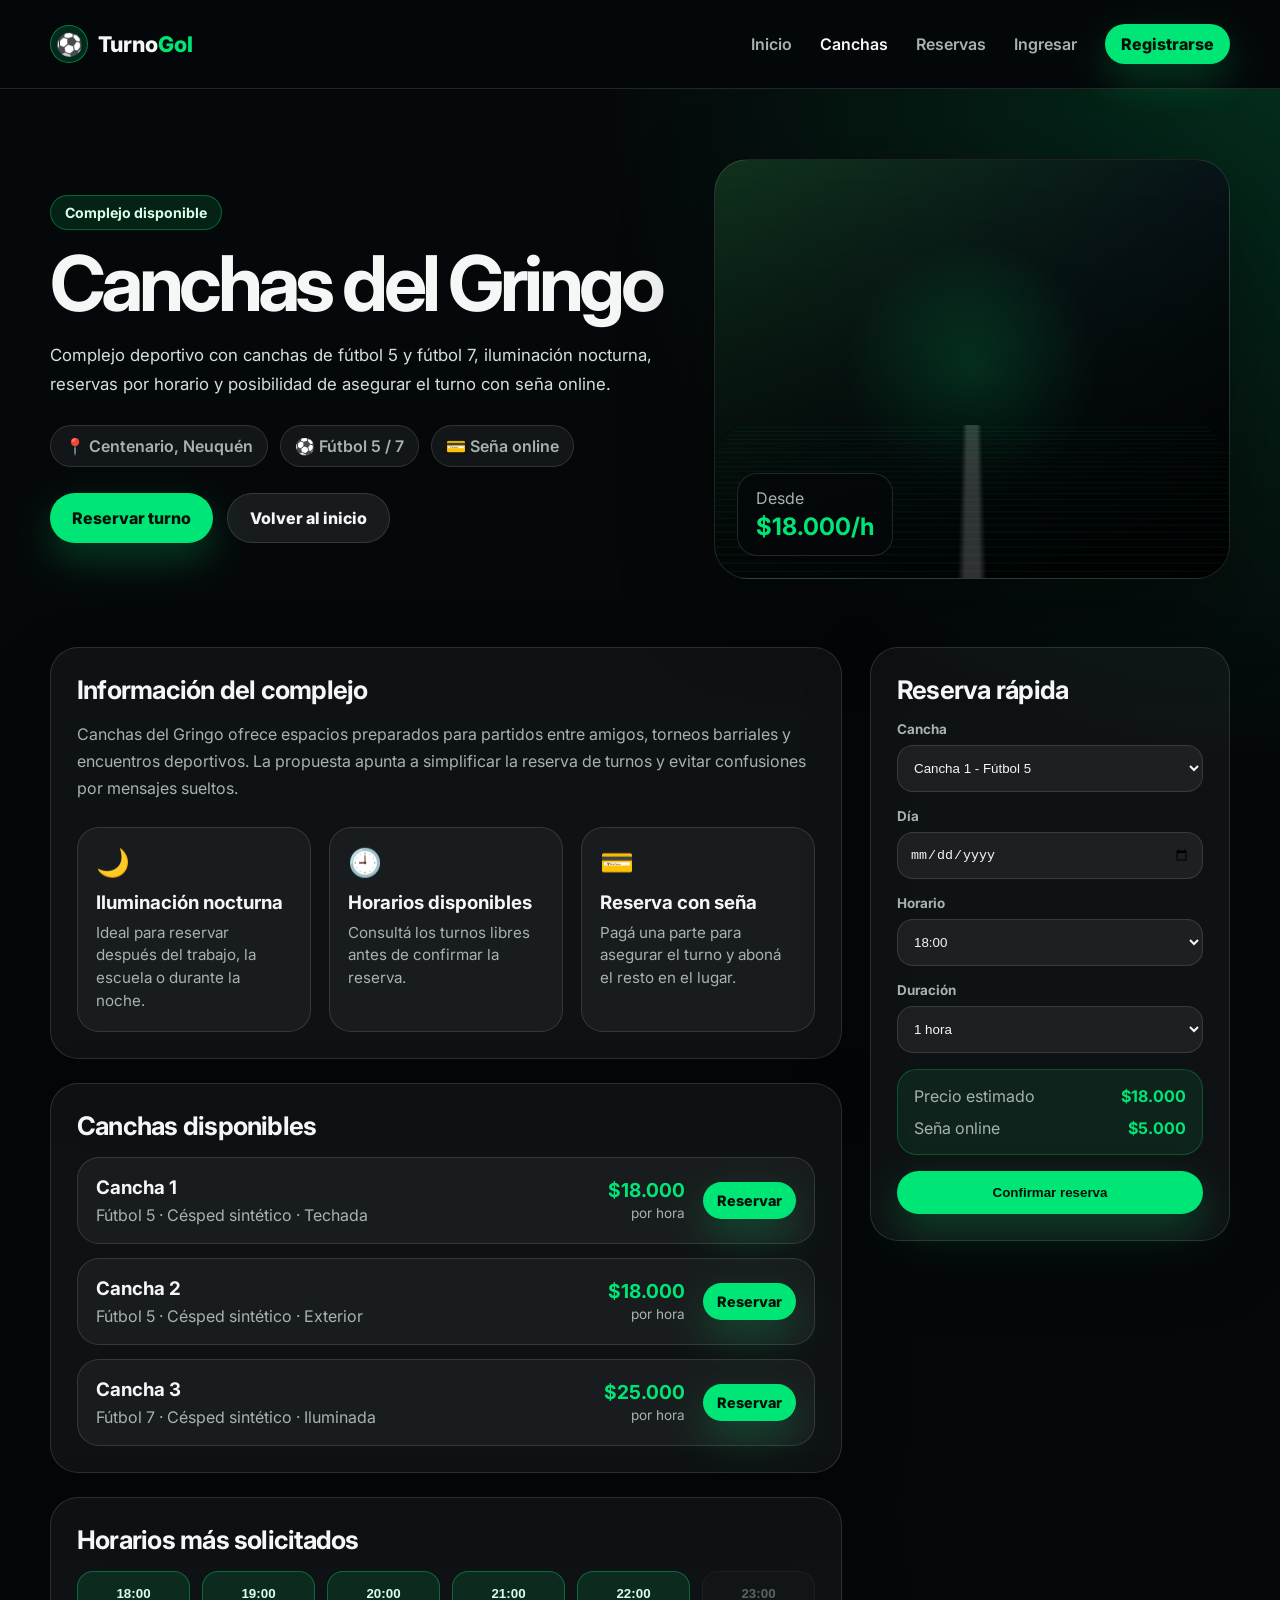
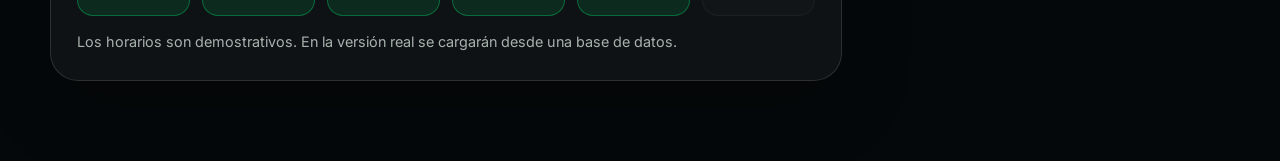
==== complejo.html @ 286bdc28 "Primer commit" ====
<!DOCTYPE html>
<html lang="es">
<head>
  <meta charset="UTF-8" />
  <meta name="viewport" content="width=device-width, initial-scale=1.0" />

  <title>Canchas del Gringo | TurnoGol</title>

  <link rel="stylesheet" href="css/style.css" />
</head>
<body>

  <header class="page-header">
    <nav class="navbar">
      <a href="index.html" class="logo">
        <span class="logo-icon">⚽</span>
        <span>Turno<span>Gol</span></span>
      </a>

      <button class="menu-btn" id="menuBtn" aria-label="Abrir menú">
        ☰
      </button>

      <ul class="nav-links" id="navLinks">
        <li><a href="index.html">Inicio</a></li>
        <li><a href="index.html#complejos" class="active">Canchas</a></li>
        <li><a href="reserva.html">Reservas</a></li>
        <li><a href="#">Ingresar</a></li>
        <li><a href="#" class="btn btn-small">Registrarse</a></li>
      </ul>
    </nav>
  </header>

  <main class="complex-page">

    <section class="complex-hero">
      <div class="complex-info">
        <span class="tag">Complejo disponible</span>

        <h1>Canchas del Gringo</h1>

        <p>
          Complejo deportivo con canchas de fútbol 5 y fútbol 7, iluminación nocturna,
          reservas por horario y posibilidad de asegurar el turno con seña online.
        </p>

        <div class="complex-meta">
          <span>📍 Centenario, Neuquén</span>
          <span>⚽ Fútbol 5 / 7</span>
          <span>💳 Seña online</span>
        </div>

        <div class="complex-actions">
          <a href="#reservar" class="btn">Reservar turno</a>
          <a href="index.html" class="btn btn-secondary">Volver al inicio</a>
        </div>
      </div>

      <div class="complex-photo">
        <div class="photo-badge">
          Desde <strong>$18.000/h</strong>
        </div>
      </div>
    </section>

    <section class="complex-layout">

      <div class="complex-main">

        <section class="info-card">
          <h2>Información del complejo</h2>

          <p>
            Canchas del Gringo ofrece espacios preparados para partidos entre amigos,
            torneos barriales y encuentros deportivos. La propuesta apunta a simplificar
            la reserva de turnos y evitar confusiones por mensajes sueltos.
          </p>

          <div class="features-grid">
            <article>
              <span>🌙</span>
              <h3>Iluminación nocturna</h3>
              <p>Ideal para reservar después del trabajo, la escuela o durante la noche.</p>
            </article>

            <article>
              <span>🕘</span>
              <h3>Horarios disponibles</h3>
              <p>Consultá los turnos libres antes de confirmar la reserva.</p>
            </article>

            <article>
              <span>💳</span>
              <h3>Reserva con seña</h3>
              <p>Pagá una parte para asegurar el turno y aboná el resto en el lugar.</p>
            </article>
          </div>
        </section>

        <section class="info-card" id="reservar">
          <h2>Canchas disponibles</h2>

          <div class="field-list">

            <article class="field-card">
              <div>
                <h3>Cancha 1</h3>
                <p>Fútbol 5 · Césped sintético · Techada</p>
              </div>

              <div class="field-price">
                <strong>$18.000</strong>
                <span>por hora</span>
              </div>

              <a href="reserva.html" class="btn btn-card">Reservar</a>
            </article>

            <article class="field-card">
              <div>
                <h3>Cancha 2</h3>
                <p>Fútbol 5 · Césped sintético · Exterior</p>
              </div>

              <div class="field-price">
                <strong>$18.000</strong>
                <span>por hora</span>
              </div>

              <a href="reserva.html" class="btn btn-card">Reservar</a>
            </article>

            <article class="field-card">
              <div>
                <h3>Cancha 3</h3>
                <p>Fútbol 7 · Césped sintético · Iluminada</p>
              </div>

              <div class="field-price">
                <strong>$25.000</strong>
                <span>por hora</span>
              </div>

              <a href="reserva.html" class="btn btn-card">Reservar</a>
            </article>

          </div>
        </section>

        <section class="info-card">
          <h2>Horarios más solicitados</h2>

          <div class="schedule-grid">
            <button>18:00</button>
            <button>19:00</button>
            <button>20:00</button>
            <button>21:00</button>
            <button>22:00</button>
            <button class="disabled">23:00</button>
          </div>

          <p class="small-note">
            Los horarios son demostrativos. En la versión real se cargarán desde una base de datos.
          </p>
        </section>

      </div>

      <aside class="booking-panel">
        <h2>Reserva rápida</h2>

        <form class="booking-form">
          <label>
            Cancha
            <select>
              <option>Cancha 1 - Fútbol 5</option>
              <option>Cancha 2 - Fútbol 5</option>
              <option>Cancha 3 - Fútbol 7</option>
            </select>
          </label>

          <label>
            Día
            <input type="date" />
          </label>

          <label>
            Horario
            <select>
              <option>18:00</option>
              <option>19:00</option>
              <option>20:00</option>
              <option>21:00</option>
              <option>22:00</option>
            </select>
          </label>

          <label>
            Duración
            <select>
              <option>1 hora</option>
              <option>1 hora y media</option>
              <option>2 horas</option>
            </select>
          </label>

          <div class="summary-box">
            <div>
              <span>Precio estimado</span>
              <strong>$18.000</strong>
            </div>

            <div>
              <span>Seña online</span>
              <strong>$5.000</strong>
            </div>
          </div>

          <button type="submit" class="btn full-btn">
            Confirmar reserva
          </button>
        </form>
      </aside>

    </section>

  </main>

  <script src="js/app.js"></script>
</body>
</html>
---- css/style.css ----
@import url('https://fonts.googleapis.com/css2?family=Inter:wght@400;500;600;700;800&display=swap');

:root {
  --bg: #05080a;
  --panel-solid: #0d1315;
  --green: #00e676;
  --white: #f5f7f6;
  --muted: #a8b2ad;
  --border: rgba(255,255,255,0.12);
}

* {
  margin: 0;
  padding: 0;
  box-sizing: border-box;
}

html {
  scroll-behavior: smooth;
}

body {
  font-family: 'Inter', system-ui, sans-serif;
  color: var(--white);
  background: var(--bg);
}

a {
  color: inherit;
  text-decoration: none;
}

/* ============================= */
/* HERO / HOME */
/* ============================= */

.hero {
  min-height: 100vh;
  position: relative;
  overflow: hidden;
  background:
    linear-gradient(180deg, rgba(5,8,10,0.45), rgba(5,8,10,0.98)),
    radial-gradient(circle at center 65%, rgba(0,230,118,0.28), transparent 35%),
    linear-gradient(135deg, #06100b 0%, #071417 35%, #020405 100%);
}

.hero::before {
  content: "";
  position: absolute;
  inset: 0;
  background:
    linear-gradient(
      90deg,
      transparent 48%,
      rgba(255,255,255,0.18) 49%,
      rgba(255,255,255,0.18) 51%,
      transparent 52%
    ),
    repeating-linear-gradient(
      0deg,
      rgba(0,230,118,0.08) 0 2px,
      transparent 2px 10px
    );
  opacity: .45;
  transform: perspective(800px) rotateX(62deg) translateY(230px) scale(1.5);
  transform-origin: bottom;
}

.hero::after {
  content: "";
  position: absolute;
  inset: 0;
  background: radial-gradient(circle at center, transparent 0%, rgba(0,0,0,0.62) 72%);
  pointer-events: none;
}

/* ============================= */
/* NAVBAR */
/* ============================= */

.navbar {
  position: relative;
  z-index: 2;
  width: min(1180px, calc(100% - 32px));
  margin: 0 auto;
  padding: 24px 0;
  display: flex;
  align-items: center;
  justify-content: space-between;
}

.logo {
  display: flex;
  align-items: center;
  gap: 10px;
  font-weight: 800;
  font-size: 1.35rem;
}

.logo span span {
  color: var(--green);
}

.logo-icon {
  display: grid;
  place-items: center;
  width: 38px;
  height: 38px;
  background: rgba(0,230,118,0.16);
  border: 1px solid rgba(0,230,118,0.45);
  border-radius: 999px;
}

.nav-links {
  display: flex;
  align-items: center;
  gap: 28px;
  list-style: none;
  font-weight: 600;
  color: var(--muted);
}

.nav-links a:hover,
.nav-links .active {
  color: var(--white);
}

.menu-btn {
  display: none;
  border: none;
  background: rgba(255,255,255,0.08);
  color: var(--white);
  border-radius: 10px;
  padding: 10px 12px;
  font-size: 1.2rem;
  cursor: pointer;
}

/* ============================= */
/* CONTENIDO HERO */
/* ============================= */

.hero-content {
  position: relative;
  z-index: 2;
  width: min(1080px, calc(100% - 32px));
  margin: 0 auto;
  padding: 100px 0 80px;
  text-align: center;
}

.chips {
  display: flex;
  justify-content: center;
  flex-wrap: wrap;
  gap: 10px;
  margin-bottom: 28px;
}

.chips span {
  padding: 8px 14px;
  border: 1px solid rgba(0,230,118,0.35);
  background: rgba(0,230,118,0.12);
  color: #d9ffe9;
  border-radius: 999px;
  font-size: 0.88rem;
  font-weight: 600;
}

h1 {
  font-size: clamp(2.4rem, 7vw, 5.8rem);
  line-height: 0.95;
  letter-spacing: -0.06em;
  max-width: 900px;
  margin: 0 auto 22px;
}

h1 span {
  color: var(--green);
}

.hero-content > p {
  max-width: 680px;
  margin: 0 auto;
  color: #d7dedb;
  font-size: clamp(1rem, 2vw, 1.25rem);
  line-height: 1.6;
}

.hero-actions {
  display: flex;
  justify-content: center;
  gap: 14px;
  margin: 34px 0;
  flex-wrap: wrap;
}

/* ============================= */
/* BOTONES */
/* ============================= */

.btn {
  display: inline-flex;
  align-items: center;
  justify-content: center;
  border: none;
  cursor: pointer;
  background: var(--green);
  color: #031007;
  font-weight: 800;
  border-radius: 999px;
  padding: 14px 22px;
  box-shadow: 0 16px 40px rgba(0,230,118,0.24);
  transition: transform .2s ease, background .2s ease;
}

.btn:hover {
  transform: translateY(-2px);
  background: #32ff96;
}

.btn-secondary {
  background: rgba(255,255,255,0.08);
  color: var(--white);
  border: 1px solid var(--border);
  box-shadow: none;
}

.btn-small {
  padding: 10px 16px;
}

.btn-card {
  padding: 10px 14px;
  font-size: 0.9rem;
  white-space: nowrap;
}

.full-btn {
  width: 100%;
}

/* ============================= */
/* BUSCADOR HOME */
/* ============================= */

.search-card {
  width: min(1000px, 100%);
  margin: 0 auto;
  padding: 18px;
  display: grid;
  grid-template-columns: 1.3fr 1fr 1fr 1fr auto;
  gap: 12px;
  background: rgba(8, 13, 15, 0.82);
  backdrop-filter: blur(16px);
  border: 1px solid var(--border);
  border-radius: 26px;
  box-shadow: 0 28px 90px rgba(0,0,0,0.42);
}

.search-card label {
  text-align: left;
  font-size: 0.78rem;
  color: var(--muted);
  font-weight: 700;
}

.search-card input,
.search-card select {
  width: 100%;
  margin-top: 7px;
  padding: 13px 12px;
  border-radius: 14px;
  border: 1px solid var(--border);
  background: rgba(255,255,255,0.06);
  color: var(--white);
  outline: none;
}

.search-card option {
  color: #111;
}

/* ============================= */
/* SECCIONES GENERALES */
/* ============================= */

.section {
  width: min(1180px, calc(100% - 32px));
  margin: 0 auto;
  padding: 76px 0 38px;
}

.section-title {
  text-align: center;
  margin-bottom: 34px;
}

.section-title h2 {
  font-size: clamp(2rem, 4vw, 3rem);
  letter-spacing: -0.04em;
}

.section-title p {
  margin-top: 8px;
  color: var(--muted);
  line-height: 1.6;
}

/* ============================= */
/* CARD COMPLEJO HOME */
/* ============================= */

.cards {
  display: grid;
  grid-template-columns: repeat(3, 1fr);
  gap: 22px;
}

.single-complex {
  width: min(720px, 100%);
  margin: 0 auto;
}

.complex-card {
  overflow: hidden;
  background: var(--panel-solid);
  border: 1px solid var(--border);
  border-radius: 28px;
  box-shadow: 0 20px 70px rgba(0,0,0,0.28);
}

.card-img {
  min-height: 190px;
  position: relative;
  background:
    linear-gradient(180deg, transparent, rgba(0,0,0,0.75)),
    radial-gradient(circle at 50% 20%, rgba(0,230,118,0.35), transparent 35%),
    linear-gradient(135deg, #10321d, #071417);
}

.card-img-2 {
  background: linear-gradient(135deg, #091f34, #0d301c);
}

.card-img-3 {
  background: linear-gradient(135deg, #19310d, #10171a);
}

.card-img span {
  position: absolute;
  top: 16px;
  right: 16px;
  background: rgba(0,230,118,0.92);
  color: #041008;
  padding: 7px 11px;
  border-radius: 999px;
  font-size: 0.8rem;
  font-weight: 800;
}

.card-body {
  padding: 20px;
}

.card-body h3 {
  font-size: 1.35rem;
  margin-bottom: 7px;
}

.card-body p {
  color: var(--muted);
}

.featured-complex .card-body p {
  line-height: 1.7;
  margin-top: 8px;
}

.complex-highlights {
  display: flex;
  flex-wrap: wrap;
  gap: 10px;
  margin: 18px 0 6px;
}

.complex-highlights span {
  padding: 8px 12px;
  border-radius: 999px;
  background: rgba(255,255,255,0.06);
  border: 1px solid var(--border);
  color: var(--muted);
  font-size: .88rem;
  font-weight: 600;
}

.card-footer {
  margin-top: 20px;
  display: flex;
  align-items: center;
  justify-content: space-between;
  gap: 12px;
}

.card-footer strong {
  color: var(--green);
}

/* ============================= */
/* BENEFICIOS */
/* ============================= */

.benefits {
  width: min(1180px, calc(100% - 32px));
  margin: 34px auto 80px;
  padding: 28px;
  display: grid;
  grid-template-columns: repeat(3, 1fr);
  gap: 22px;
  background: rgba(255,255,255,0.04);
  border: 1px solid var(--border);
  border-radius: 32px;
}

.benefits article {
  padding: 10px;
}

.benefits span {
  font-size: 2rem;
}

.benefits h3 {
  margin: 12px 0 8px;
}

.benefits p {
  color: var(--muted);
  line-height: 1.6;
}

/* ============================= */
/* HEADER PÁGINAS INTERNAS */
/* ============================= */

.page-header {
  background: rgba(5, 8, 10, 0.96);
  border-bottom: 1px solid var(--border);
}

/* ============================= */
/* PÁGINA DETALLE DEL COMPLEJO */
/* ============================= */

.complex-page {
  background:
    radial-gradient(circle at top right, rgba(0,230,118,0.16), transparent 32%),
    var(--bg);
  min-height: 100vh;
}

.complex-hero {
  width: min(1180px, calc(100% - 32px));
  margin: 0 auto;
  padding: 70px 0 48px;
  display: grid;
  grid-template-columns: 1.1fr .9fr;
  gap: 34px;
  align-items: center;
}

.complex-info h1 {
  font-size: clamp(2.6rem, 6vw, 5rem);
  line-height: .95;
  letter-spacing: -0.06em;
  margin: 18px 0 20px;
}

.complex-info p {
  color: #d7dedb;
  line-height: 1.7;
  max-width: 680px;
  font-size: 1.05rem;
}

.tag {
  display: inline-flex;
  padding: 8px 14px;
  border-radius: 999px;
  background: rgba(0,230,118,0.12);
  border: 1px solid rgba(0,230,118,0.35);
  color: #d9ffe9;
  font-weight: 700;
  font-size: .88rem;
}

.complex-meta {
  display: flex;
  flex-wrap: wrap;
  gap: 12px;
  margin: 26px 0;
}

.complex-meta span {
  background: rgba(255,255,255,0.06);
  border: 1px solid var(--border);
  color: var(--muted);
  padding: 10px 14px;
  border-radius: 999px;
  font-weight: 600;
}

.complex-actions {
  display: flex;
  gap: 14px;
  flex-wrap: wrap;
}

.complex-photo {
  min-height: 420px;
  position: relative;
  border-radius: 34px;
  overflow: hidden;
  border: 1px solid var(--border);
  background:
    linear-gradient(180deg, transparent, rgba(0,0,0,0.78)),
    radial-gradient(circle at center, rgba(0,230,118,0.25), transparent 38%),
    linear-gradient(135deg, #10321d, #071417 55%, #020405);
  box-shadow: 0 28px 90px rgba(0,0,0,0.42);
}

.complex-photo::before {
  content: "";
  position: absolute;
  inset: 0;
  background:
    linear-gradient(
      90deg,
      transparent 48%,
      rgba(255,255,255,0.28) 49%,
      rgba(255,255,255,0.28) 51%,
      transparent 52%
    ),
    repeating-linear-gradient(
      0deg,
      rgba(0,230,118,0.08) 0 2px,
      transparent 2px 12px
    );
  transform: perspective(700px) rotateX(58deg) translateY(140px) scale(1.4);
  transform-origin: bottom;
  opacity: .65;
}

.photo-badge {
  position: absolute;
  left: 22px;
  bottom: 22px;
  z-index: 2;
  padding: 14px 18px;
  border-radius: 20px;
  background: rgba(5,8,10,0.82);
  border: 1px solid var(--border);
  backdrop-filter: blur(14px);
  color: var(--muted);
}

.photo-badge strong {
  display: block;
  color: var(--green);
  font-size: 1.5rem;
  margin-top: 4px;
}

.complex-layout {
  width: min(1180px, calc(100% - 32px));
  margin: 0 auto;
  padding: 20px 0 80px;
  display: grid;
  grid-template-columns: 1fr 360px;
  gap: 28px;
  align-items: start;
}

.complex-main {
  display: grid;
  gap: 24px;
}

.info-card,
.booking-panel {
  background: rgba(255,255,255,0.045);
  border: 1px solid var(--border);
  border-radius: 28px;
  padding: 26px;
  box-shadow: 0 24px 70px rgba(0,0,0,0.22);
}

.info-card h2,
.booking-panel h2 {
  font-size: 1.6rem;
  margin-bottom: 16px;
  letter-spacing: -0.03em;
}

.info-card > p {
  color: var(--muted);
  line-height: 1.7;
}

.features-grid {
  display: grid;
  grid-template-columns: repeat(3, 1fr);
  gap: 18px;
  margin-top: 24px;
}

.features-grid article {
  background: rgba(255,255,255,0.045);
  border: 1px solid var(--border);
  border-radius: 22px;
  padding: 18px;
}

.features-grid span {
  font-size: 1.7rem;
}

.features-grid h3 {
  margin: 12px 0 8px;
}

.features-grid p {
  color: var(--muted);
  line-height: 1.5;
  font-size: .95rem;
}

.field-list {
  display: grid;
  gap: 14px;
}

.field-card {
  display: grid;
  grid-template-columns: 1fr auto auto;
  align-items: center;
  gap: 18px;
  padding: 18px;
  border-radius: 22px;
  background: rgba(255,255,255,0.045);
  border: 1px solid var(--border);
}

.field-card h3 {
  margin-bottom: 6px;
}

.field-card p {
  color: var(--muted);
}

.field-price {
  text-align: right;
}

.field-price strong {
  display: block;
  color: var(--green);
  font-size: 1.2rem;
}

.field-price span {
  color: var(--muted);
  font-size: .85rem;
}

.schedule-grid {
  display: grid;
  grid-template-columns: repeat(6, 1fr);
  gap: 12px;
}

.schedule-grid button {
  padding: 14px;
  border-radius: 16px;
  border: 1px solid rgba(0,230,118,0.35);
  background: rgba(0,230,118,0.11);
  color: #d9ffe9;
  font-weight: 800;
  cursor: pointer;
}

.schedule-grid button:hover {
  background: rgba(0,230,118,0.2);
}

.schedule-grid .disabled {
  opacity: .35;
  cursor: not-allowed;
  border-color: var(--border);
  background: rgba(255,255,255,0.04);
}

.small-note {
  margin-top: 14px;
  color: var(--muted);
  font-size: .9rem;
}

.booking-panel {
  position: sticky;
  top: 18px;
}

.booking-form {
  display: grid;
  gap: 16px;
}

.booking-form label {
  color: var(--muted);
  font-size: .84rem;
  font-weight: 700;
}

.booking-form input,
.booking-form select {
  width: 100%;
  margin-top: 8px;
  padding: 14px 12px;
  border-radius: 16px;
  border: 1px solid var(--border);
  background: rgba(255,255,255,0.06);
  color: var(--white);
  outline: none;
}

.booking-form option {
  color: #111;
}

.summary-box {
  display: grid;
  gap: 12px;
  padding: 16px;
  border-radius: 20px;
  background: rgba(0,230,118,0.08);
  border: 1px solid rgba(0,230,118,0.25);
}

.summary-box div {
  display: flex;
  justify-content: space-between;
  gap: 12px;
}

.summary-box span {
  color: var(--muted);
}

.summary-box strong {
  color: var(--green);
}

/* ============================= */
/* PÁGINA DE RESERVA */
/* ============================= */

.reserve-page {
  min-height: 100vh;
  background:
    radial-gradient(circle at top left, rgba(0,230,118,0.16), transparent 34%),
    var(--bg);
  padding-bottom: 80px;
}

.reserve-header {
  width: min(900px, calc(100% - 32px));
  margin: 0 auto;
  padding: 70px 0 34px;
  text-align: center;
}

.reserve-header h1 {
  font-size: clamp(2.5rem, 6vw, 4.8rem);
  line-height: .95;
  letter-spacing: -0.06em;
  margin: 18px 0;
}

.reserve-header p {
  color: var(--muted);
  line-height: 1.7;
  font-size: 1.05rem;
}

.reserve-layout {
  width: min(1180px, calc(100% - 32px));
  margin: 0 auto;
  display: grid;
  grid-template-columns: 1fr 360px;
  gap: 28px;
  align-items: start;
}

.reserve-form {
  display: grid;
  gap: 22px;
}

.form-card,
.reserve-summary {
  background: rgba(255,255,255,0.045);
  border: 1px solid var(--border);
  border-radius: 28px;
  padding: 26px;
  box-shadow: 0 24px 70px rgba(0,0,0,0.22);
}

.form-card h2,
.reserve-summary h2 {
  font-size: 1.5rem;
  margin-bottom: 18px;
  letter-spacing: -0.03em;
}

.form-grid {
  display: grid;
  grid-template-columns: repeat(2, 1fr);
  gap: 16px;
}

.form-grid label {
  color: var(--muted);
  font-size: .84rem;
  font-weight: 700;
}

.form-grid input,
.form-grid select {
  width: 100%;
  margin-top: 8px;
  padding: 14px 12px;
  border-radius: 16px;
  border: 1px solid var(--border);
  background: rgba(255,255,255,0.06);
  color: var(--white);
  outline: none;
}

.form-grid option {
  color: #111;
}

.form-grid input[readonly] {
  opacity: .85;
  cursor: not-allowed;
}

.reserve-summary {
  position: sticky;
  top: 18px;
}

.summary-line,
.summary-total {
  display: flex;
  justify-content: space-between;
  gap: 16px;
  padding: 16px 0;
  border-bottom: 1px solid var(--border);
}

.summary-line span,
.summary-total span {
  color: var(--muted);
}

.summary-line strong,
.summary-total strong {
  text-align: right;
}

.summary-total {
  margin-top: 8px;
  padding: 18px;
  border: 1px solid rgba(0,230,118,0.25);
  background: rgba(0,230,118,0.08);
  border-radius: 20px;
}

.summary-total strong {
  color: var(--green);
  font-size: 1.3rem;
}

.payment-box {
  margin-top: 18px;
  padding: 16px;
  border-radius: 20px;
  background: rgba(255,255,255,0.045);
  border: 1px solid var(--border);
  display: flex;
  gap: 12px;
  align-items: flex-start;
}

.payment-box span {
  font-size: 1.6rem;
}

.payment-box p {
  color: var(--muted);
  line-height: 1.5;
  font-size: .95rem;
}

/* ============================= */
/* RESPONSIVE */
/* ============================= */

@media (max-width: 960px) {
  .complex-hero,
  .complex-layout,
  .reserve-layout {
    grid-template-columns: 1fr;
  }

  .booking-panel,
  .reserve-summary {
    position: static;
  }

  .features-grid,
  .field-card,
  .schedule-grid,
  .form-grid {
    grid-template-columns: 1fr;
  }

  .field-price {
    text-align: left;
  }

  .complex-photo {
    min-height: 300px;
  }
}

@media (max-width: 860px) {
  .menu-btn {
    display: block;
  }

  .nav-links {
    display: none;
    position: absolute;
    top: 78px;
    right: 0;
    width: min(320px, 100%);
    padding: 18px;
    background: rgba(5,8,10,0.96);
    border: 1px solid var(--border);
    border-radius: 20px;
    flex-direction: column;
    align-items: flex-start;
  }

  .nav-links.open {
    display: flex;
  }

  .search-card,
  .cards,
  .benefits {
    grid-template-columns: 1fr;
  }

  .search-card {
    border-radius: 22px;
  }

  .hero-content {
    padding-top: 70px;
  }

  .card-footer {
    flex-direction: column;
    align-items: flex-start;
  }

  .btn-card {
    width: 100%;
  }
}
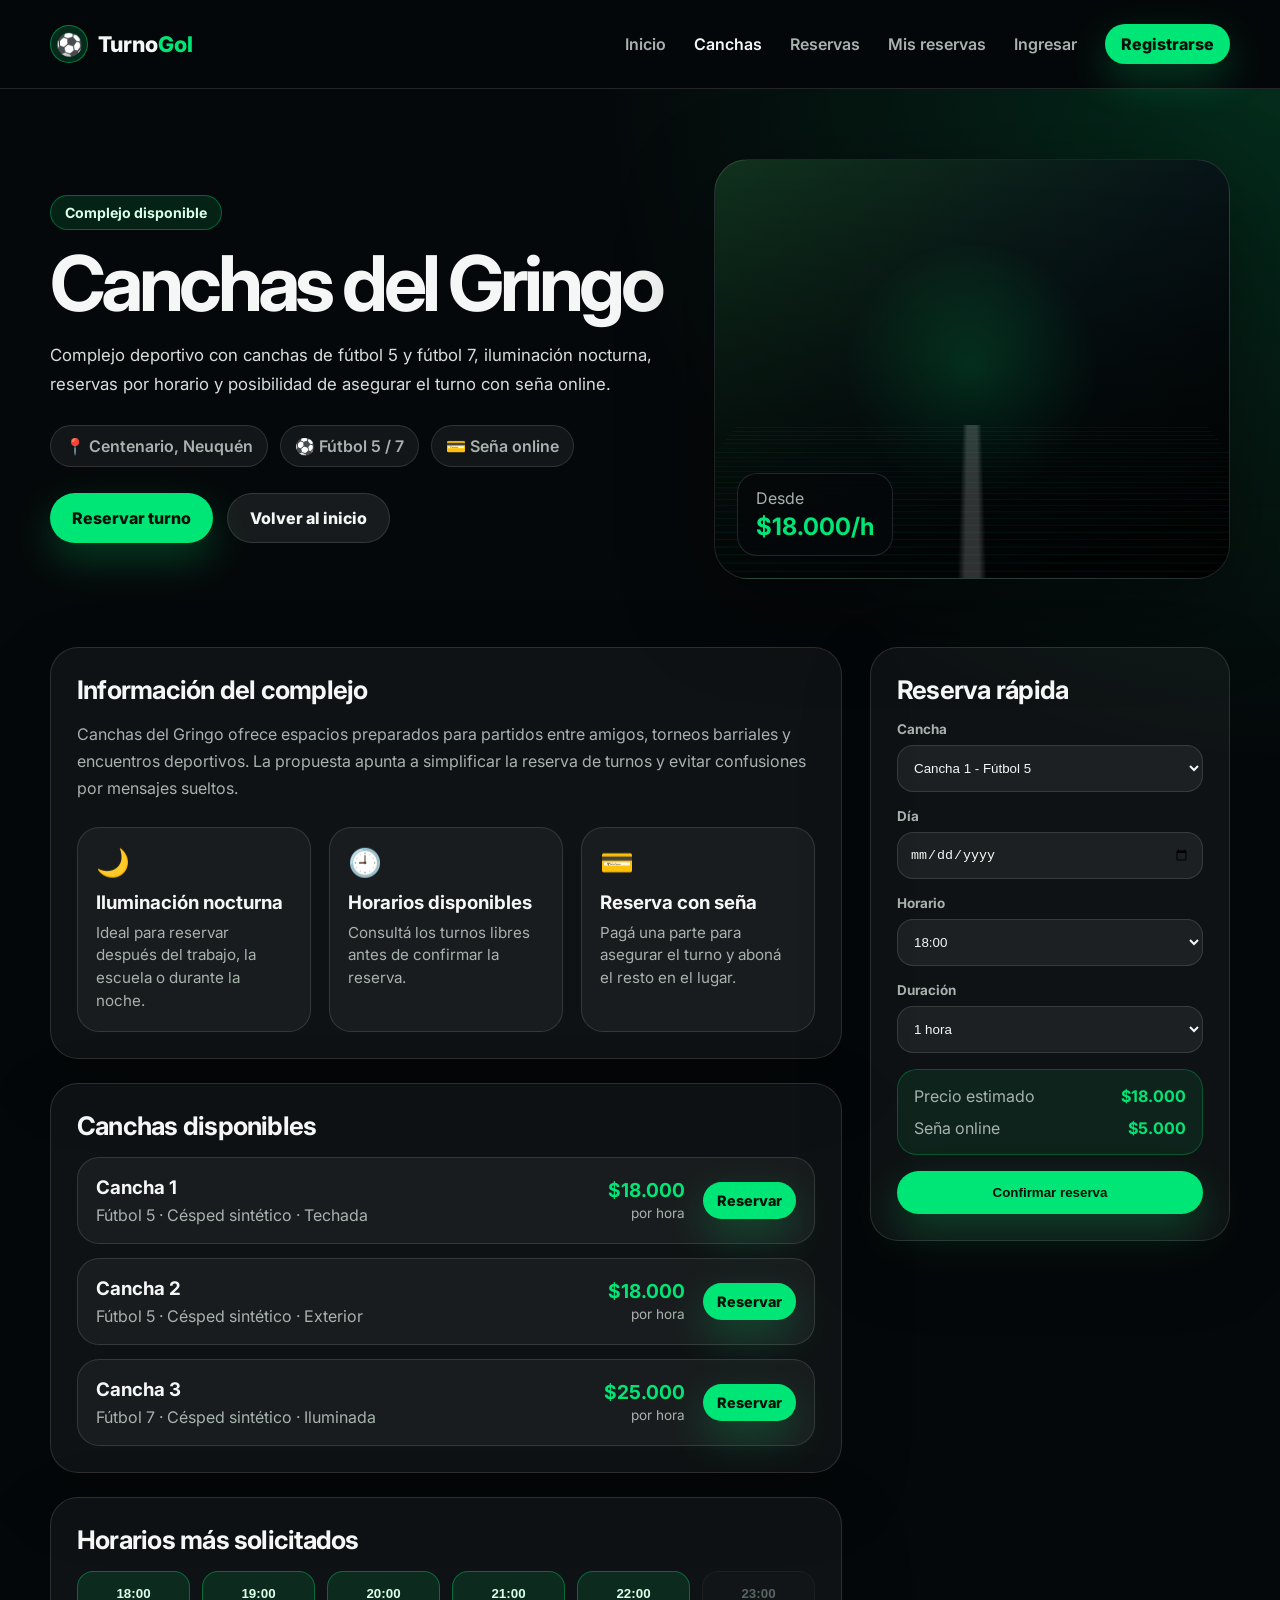
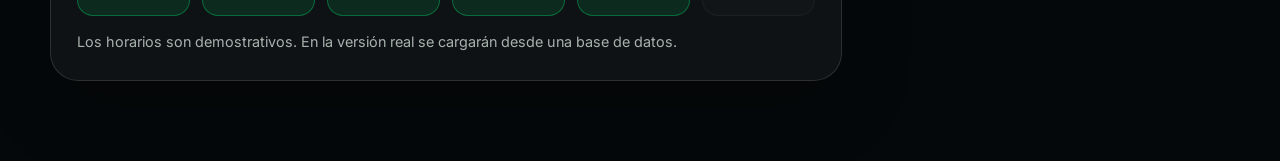
==== commit 8ad47701: "agregue reservas y relacionadas" ====
--- a/complejo.html
+++ b/complejo.html
@@ -25,6 +25,7 @@
         <li><a href="index.html">Inicio</a></li>
         <li><a href="index.html#complejos" class="active">Canchas</a></li>
         <li><a href="reserva.html">Reservas</a></li>
+        <li><a href="mis-reservas.html">Mis reservas</a></li>
         <li><a href="#">Ingresar</a></li>
         <li><a href="#" class="btn btn-small">Registrarse</a></li>
       </ul>
--- a/css/style.css
+++ b/css/style.css
@@ -992,4 +992,420 @@
   .btn-card {
     width: 100%;
   }
+}
+
+/* ============================= */
+/* PÁGINA DE CONFIRMACIÓN */
+/* ============================= */
+
+.confirmation-page {
+  min-height: 100vh;
+  display: grid;
+  place-items: center;
+  padding: 60px 16px;
+  background:
+    radial-gradient(circle at top, rgba(0,230,118,0.18), transparent 36%),
+    var(--bg);
+}
+
+.confirmation-card {
+  width: min(760px, 100%);
+  text-align: center;
+  padding: 42px;
+  border-radius: 34px;
+  background: rgba(255,255,255,0.045);
+  border: 1px solid var(--border);
+  box-shadow: 0 30px 90px rgba(0,0,0,0.32);
+}
+
+.success-icon {
+  width: 74px;
+  height: 74px;
+  margin: 0 auto 22px;
+  display: grid;
+  place-items: center;
+  border-radius: 999px;
+  background: rgba(0,230,118,0.15);
+  border: 1px solid rgba(0,230,118,0.45);
+  color: var(--green);
+  font-size: 2.4rem;
+  font-weight: 900;
+}
+
+.confirmation-card h1 {
+  font-size: clamp(2.2rem, 5vw, 4rem);
+  line-height: .95;
+  letter-spacing: -0.05em;
+  margin: 18px 0;
+}
+
+.confirmation-card > p {
+  max-width: 580px;
+  margin: 0 auto 26px;
+  color: var(--muted);
+  line-height: 1.7;
+}
+
+.confirmation-summary {
+  display: grid;
+  gap: 12px;
+  margin: 28px 0;
+  text-align: left;
+}
+
+.confirmation-summary div {
+  display: flex;
+  justify-content: space-between;
+  gap: 16px;
+  padding: 16px;
+  border-radius: 18px;
+  background: rgba(255,255,255,0.045);
+  border: 1px solid var(--border);
+}
+
+.confirmation-summary span {
+  color: var(--muted);
+}
+
+.confirmation-summary strong {
+  text-align: right;
+}
+
+.status-ok {
+  color: var(--green);
+}
+
+.confirmation-actions {
+  display: flex;
+  justify-content: center;
+  flex-wrap: wrap;
+  gap: 14px;
+}
+
+@media (max-width: 620px) {
+  .confirmation-card {
+    padding: 28px 18px;
+  }
+
+  .confirmation-summary div {
+    flex-direction: column;
+    gap: 6px;
+  }
+
+  .confirmation-summary strong {
+    text-align: left;
+  }
+}
+
+/* ============================= */
+/* MIS RESERVAS */
+/* ============================= */
+
+.my-reservations-page {
+  min-height: 100vh;
+  background:
+    radial-gradient(circle at top right, rgba(0,230,118,0.16), transparent 34%),
+    var(--bg);
+  padding-bottom: 80px;
+}
+
+.my-reservations-header {
+  width: min(900px, calc(100% - 32px));
+  margin: 0 auto;
+  padding: 70px 0 34px;
+  text-align: center;
+}
+
+.my-reservations-header h1 {
+  font-size: clamp(2.5rem, 6vw, 4.8rem);
+  line-height: .95;
+  letter-spacing: -0.06em;
+  margin: 18px 0;
+}
+
+.my-reservations-header p {
+  color: var(--muted);
+  line-height: 1.7;
+  font-size: 1.05rem;
+}
+
+.reservations-container {
+  width: min(980px, calc(100% - 32px));
+  margin: 0 auto;
+}
+
+.reservations-list {
+  display: grid;
+  gap: 18px;
+}
+
+.reservation-card {
+  padding: 24px;
+  border-radius: 28px;
+  background: rgba(255,255,255,0.045);
+  border: 1px solid var(--border);
+  box-shadow: 0 24px 70px rgba(0,0,0,0.22);
+}
+
+.reservation-card-header {
+  display: flex;
+  justify-content: space-between;
+  gap: 16px;
+  align-items: flex-start;
+  margin-bottom: 18px;
+}
+
+.reservation-card-header h2 {
+  font-size: 1.4rem;
+  letter-spacing: -0.03em;
+}
+
+.reservation-status {
+  padding: 8px 12px;
+  border-radius: 999px;
+  background: rgba(0,230,118,0.12);
+  border: 1px solid rgba(0,230,118,0.35);
+  color: var(--green);
+  font-weight: 800;
+  font-size: .85rem;
+  white-space: nowrap;
+}
+
+.reservation-grid {
+  display: grid;
+  grid-template-columns: repeat(3, 1fr);
+  gap: 14px;
+}
+
+.reservation-item {
+  padding: 14px;
+  border-radius: 18px;
+  background: rgba(255,255,255,0.04);
+  border: 1px solid var(--border);
+}
+
+.reservation-item span {
+  display: block;
+  color: var(--muted);
+  font-size: .84rem;
+  margin-bottom: 6px;
+}
+
+.reservation-item strong {
+  display: block;
+  color: var(--white);
+}
+
+.empty-reservations {
+  text-align: center;
+  padding: 42px;
+  border-radius: 28px;
+  background: rgba(255,255,255,0.045);
+  border: 1px solid var(--border);
+}
+
+.empty-reservations h2 {
+  margin-bottom: 10px;
+}
+
+.empty-reservations p {
+  color: var(--muted);
+  line-height: 1.6;
+}
+
+.reservations-actions {
+  display: flex;
+  justify-content: center;
+  flex-wrap: wrap;
+  gap: 14px;
+  margin-top: 28px;
+}
+
+@media (max-width: 760px) {
+  .reservation-card-header {
+    flex-direction: column;
+  }
+
+  .reservation-grid {
+    grid-template-columns: 1fr;
+  }
+}
+
+/* ============================= */
+/* PANEL DEL DUEÑO */
+/* ============================= */
+
+.owner-page {
+  min-height: 100vh;
+  background:
+    radial-gradient(circle at top left, rgba(0,230,118,0.16), transparent 34%),
+    var(--bg);
+  padding-bottom: 80px;
+}
+
+.owner-header {
+  width: min(980px, calc(100% - 32px));
+  margin: 0 auto;
+  padding: 70px 0 34px;
+  text-align: center;
+}
+
+.owner-header h1 {
+  font-size: clamp(2.3rem, 6vw, 4.8rem);
+  line-height: .95;
+  letter-spacing: -0.06em;
+  margin: 18px 0;
+}
+
+.owner-header p {
+  color: var(--muted);
+  line-height: 1.7;
+  font-size: 1.05rem;
+}
+
+.owner-stats {
+  width: min(1180px, calc(100% - 32px));
+  margin: 0 auto 24px;
+  display: grid;
+  grid-template-columns: repeat(3, 1fr);
+  gap: 18px;
+}
+
+.owner-stats article {
+  padding: 22px;
+  border-radius: 24px;
+  background: rgba(255,255,255,0.045);
+  border: 1px solid var(--border);
+  box-shadow: 0 24px 70px rgba(0,0,0,0.22);
+}
+
+.owner-stats span {
+  display: block;
+  color: var(--muted);
+  margin-bottom: 8px;
+  font-weight: 700;
+}
+
+.owner-stats strong {
+  color: var(--green);
+  font-size: 2rem;
+}
+
+.owner-panel {
+  width: min(1180px, calc(100% - 32px));
+  margin: 0 auto;
+  padding: 26px;
+  border-radius: 30px;
+  background: rgba(255,255,255,0.045);
+  border: 1px solid var(--border);
+  box-shadow: 0 24px 70px rgba(0,0,0,0.22);
+}
+
+.owner-panel-header {
+  display: flex;
+  justify-content: space-between;
+  gap: 18px;
+  align-items: center;
+  margin-bottom: 22px;
+}
+
+.owner-panel-header h2 {
+  font-size: 1.6rem;
+  letter-spacing: -0.03em;
+}
+
+.owner-panel-header p {
+  color: var(--muted);
+  margin-top: 6px;
+}
+
+.owner-reservations-list {
+  display: grid;
+  gap: 16px;
+}
+
+.owner-reservation-card {
+  display: grid;
+  grid-template-columns: 1fr auto;
+  gap: 18px;
+  padding: 20px;
+  border-radius: 22px;
+  background: rgba(255,255,255,0.045);
+  border: 1px solid var(--border);
+}
+
+.owner-reservation-card h3 {
+  margin-bottom: 8px;
+}
+
+.owner-reservation-card p {
+  color: var(--muted);
+  line-height: 1.6;
+}
+
+.owner-reservation-data {
+  display: flex;
+  flex-wrap: wrap;
+  gap: 10px;
+  margin-top: 14px;
+}
+
+.owner-reservation-data span {
+  padding: 8px 12px;
+  border-radius: 999px;
+  background: rgba(255,255,255,0.055);
+  border: 1px solid var(--border);
+  color: var(--muted);
+  font-size: .86rem;
+  font-weight: 600;
+}
+
+.owner-money {
+  text-align: right;
+}
+
+.owner-money strong {
+  display: block;
+  color: var(--green);
+  font-size: 1.3rem;
+  margin-bottom: 6px;
+}
+
+.owner-money span {
+  color: var(--muted);
+  font-size: .9rem;
+}
+
+.owner-empty {
+  text-align: center;
+  padding: 42px;
+  border-radius: 24px;
+  background: rgba(255,255,255,0.04);
+  border: 1px solid var(--border);
+}
+
+.owner-empty h2 {
+  margin-bottom: 10px;
+}
+
+.owner-empty p {
+  color: var(--muted);
+  line-height: 1.6;
+}
+
+@media (max-width: 860px) {
+  .owner-stats {
+    grid-template-columns: 1fr;
+  }
+
+  .owner-panel-header,
+  .owner-reservation-card {
+    grid-template-columns: 1fr;
+    flex-direction: column;
+    align-items: flex-start;
+  }
+
+  .owner-money {
+    text-align: left;
+  }
 }
